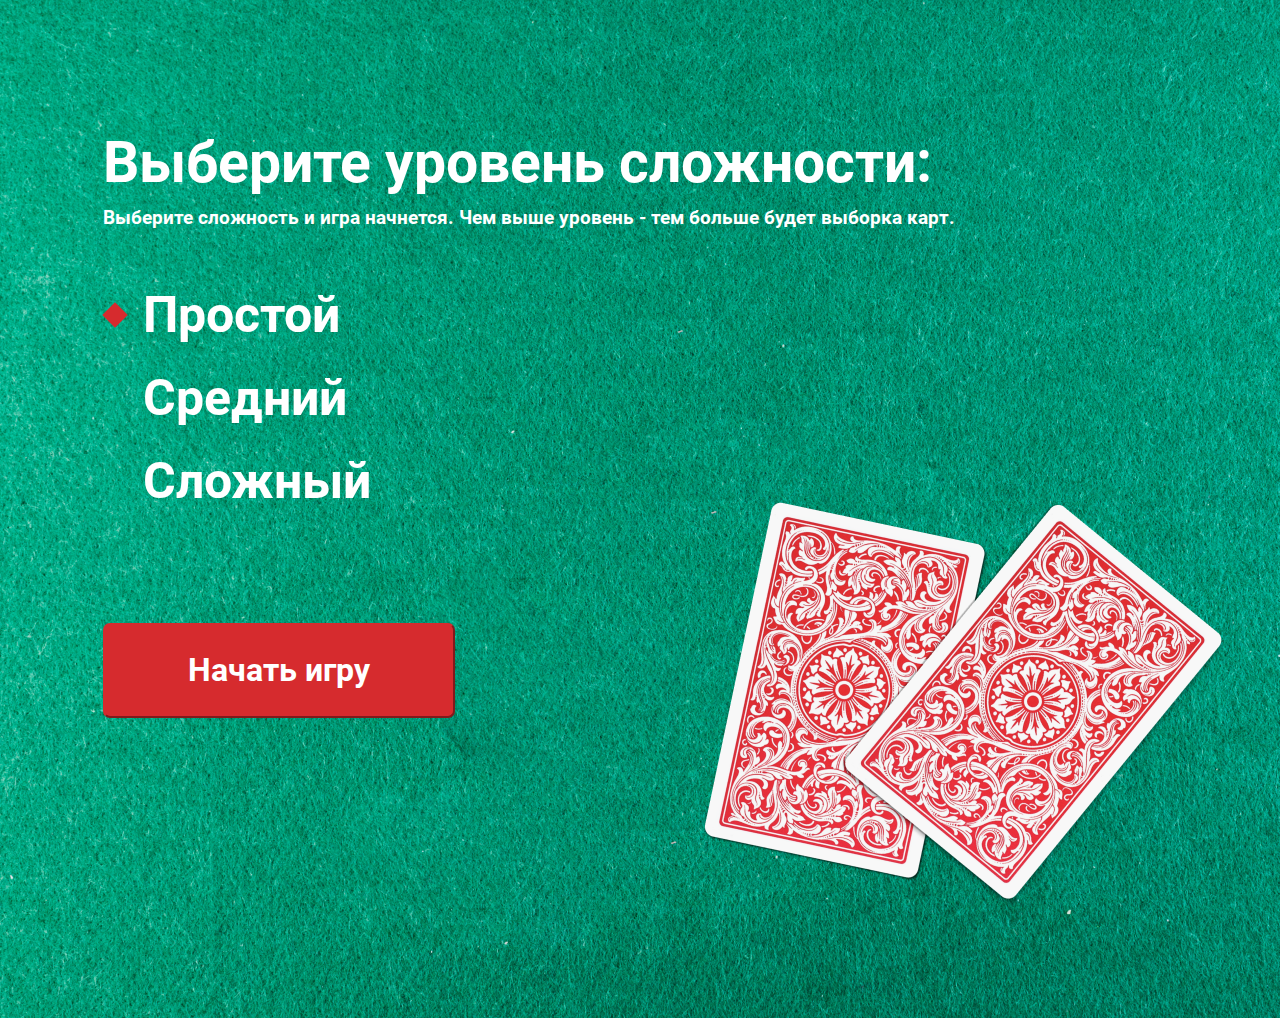
==== index.html @ 3552cb1c "make structure and style of index.html" ====
<!DOCTYPE html>
<html lang="ru">
<head>
  <meta charset="UTF-8">
  <title>Игра "Найди баг"</title>
  <link rel="stylesheet" href="style/style.css">
  <link rel="stylesheet" href="fonts/fonts.css">
</head>
<body>
  <div class="table">
    <h1 class="title">
      Выберите уровень сложности:
    </h1>
    <p class="description">
      Выберите сложность и игра начнется. Чем выше уровень - тем больше будет выборка карт.
    </p>
    <div class="wrap">
      <div class="level-selection">
        <ul class="levels-list">
          <li class="levels-list__item levels-list__item_selected">Простой</li>
          <li class="levels-list__item">Средний</li>
          <li class="levels-list__item">Сложный</li>
        </ul>
        <button class="start">
          Начать игру
        </button>
      </div>
      <div class="illustration">
        <img class="illustration__card-lower" alt="" src="img/illustration-card-1.png">
        <img class="illustration__card-upper" alt="" src="img/illustration-card-2.png">
      </div>
    </div>
  </div>
</body>
</html>
---- style/style.css ----
body {
  padding: 0;
  margin: 0;
}
.table {
  background-image: url("../img/background.png");
  padding-left: 103px;
  padding-top: 129px;
  font-family: Roboto, sans-serif;
  font-style: normal;
  font-weight: bold;
  color: #FFF;
}
.title {
  margin-top: 0;
  margin-bottom: 10px;
  font-size: 57px;
}
.description {
  font-size: 19px;
  margin-top: 0;
  margin-bottom: 45px;
}
.levels-list {
  font-size: 50px;
  line-height: 83px;
  list-style-type: none;
  margin-top: 0;
  margin-bottom: 100px;
}
.levels-list__item_selected {
  position: relative;
}
.levels-list__item:hover {
  position: relative;
  cursor: pointer;
}
.levels-list__item::before {
  content: '';
  width: 18px;
  height: 18px;
  background: #D62B2E;
  transform: rotate(45deg);
  position: absolute;
  left: -37px;
  top: 32px;
}
.start {
  width: 352px;
  height: 95px;
  background: #D62B2E;
  border-radius: 7px;
  border-color: #D62B2E;
  font-size: 32px;
  line-height: 37px;
  color: #FFF;
  font-family: Roboto, sans-serif;
  font-style: normal;
  font-weight: bold;
  outline: 0;
  margin-bottom: 300px;
}
.start:hover {
  cursor: pointer;
  background: #cb3235;
}
.illustration {
  position: absolute;
  right: 50px;
  top: 500px;
}
.illustration__card-lower {
  position: absolute;
  right: 240px;
}
.illustration__card-upper {
  position: relative;
}
---- fonts/fonts.css ----
@font-face {
  font-family: 'Roboto';
  src: url('Roboto-Bold.woff2') format('woff2'),
  url('Roboto-Bold.woff') format('woff');
  font-weight: bold;
  font-style: normal;
}
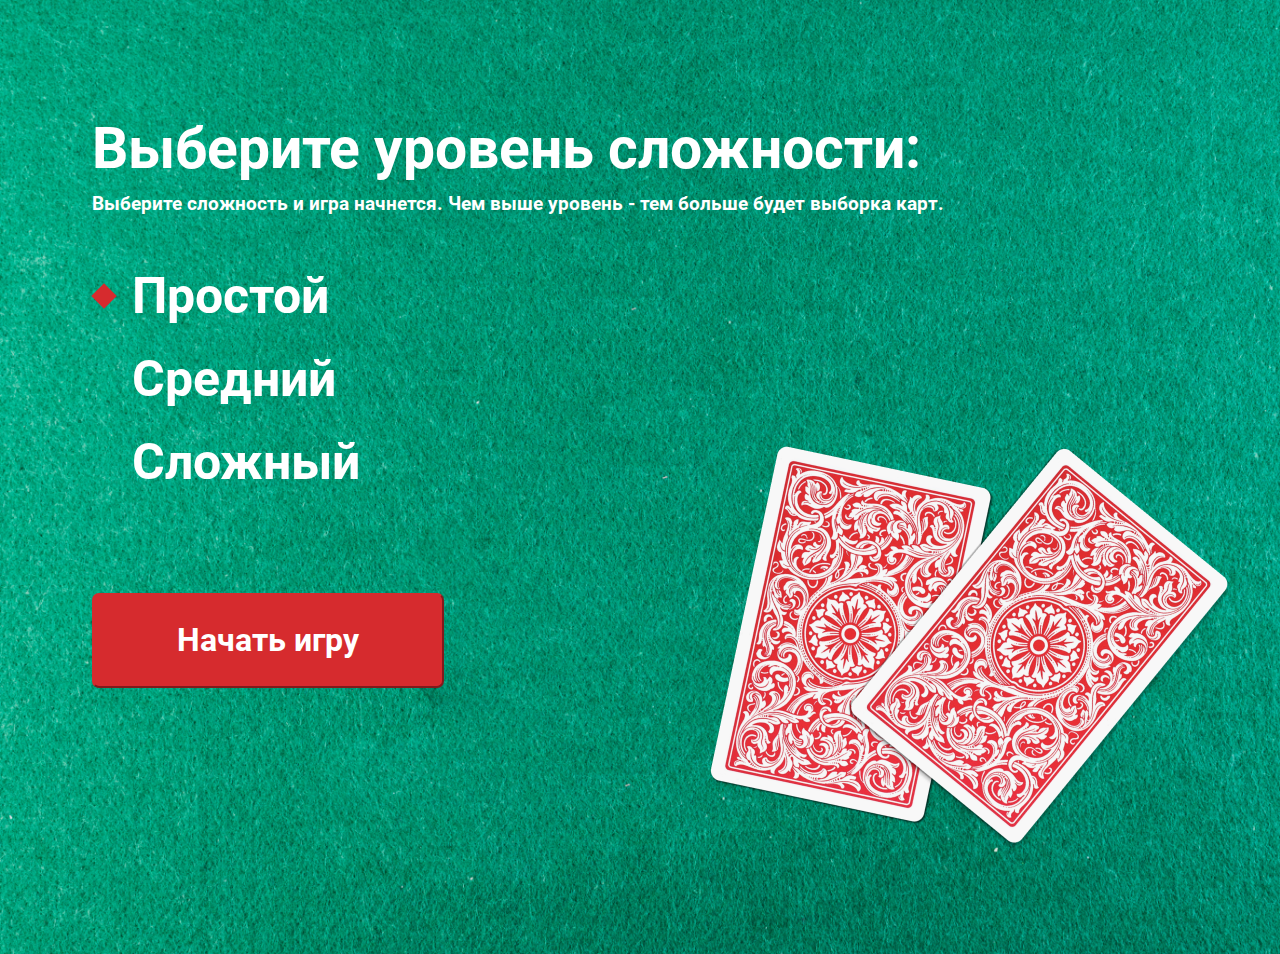
==== commit 28087ffb: "make the whole structure and styles, make the whole script, except for the appearance of a bug" ====
--- a/index.html
+++ b/index.html
@@ -7,29 +7,26 @@
   <link rel="stylesheet" href="fonts/fonts.css">
 </head>
 <body>
-  <div class="table">
+  <div class="menu">
     <h1 class="title">
       Выберите уровень сложности:
     </h1>
     <p class="description">
       Выберите сложность и игра начнется. Чем выше уровень - тем больше будет выборка карт.
     </p>
-    <div class="wrap">
-      <div class="level-selection">
-        <ul class="levels-list">
-          <li class="levels-list__item levels-list__item_selected">Простой</li>
-          <li class="levels-list__item">Средний</li>
-          <li class="levels-list__item">Сложный</li>
-        </ul>
-        <button class="start">
-          Начать игру
-        </button>
-      </div>
-      <div class="illustration">
-        <img class="illustration__card-lower" alt="" src="img/illustration-card-1.png">
-        <img class="illustration__card-upper" alt="" src="img/illustration-card-2.png">
-      </div>
+    <ul class="levels-list">
+      <li class="levels-list__item levels-list__item_selected" id="low-level">Простой</li>
+      <li class="levels-list__item" id="middle-level">Средний</li>
+      <li class="levels-list__item" id="complicated-level">Сложный</li>
+    </ul>
+    <button class="start" id="start-button">
+      Начать игру
+    </button>
+    <div class="illustration">
+      <img class="illustration__card-lower" alt="" src="img/illustration-card-1.png">
+      <img class="illustration__card-upper" alt="" src="img/illustration-card-2.png">
     </div>
   </div>
+  <script src="scripts/script.js"></script>
 </body>
 </html>--- a/style/style.css
+++ b/style/style.css
@@ -1,11 +1,13 @@
 body {
   padding: 0;
   margin: 0;
+  background-image: url("../img/background.png");
+  background-repeat: no-repeat;
+  background-size: cover;
 }
-.table {
-  background-image: url("../img/background.png");
-  padding-left: 103px;
-  padding-top: 129px;
+.menu {
+  padding-left: 7.15vw;
+  padding-top: 8.96vw;
   font-family: Roboto, sans-serif;
   font-style: normal;
   font-weight: bold;
@@ -19,14 +21,15 @@
 .description {
   font-size: 19px;
   margin-top: 0;
-  margin-bottom: 45px;
+  margin-bottom: 3.13vw;
+  /*margin-bottom: 45px;*/
 }
 .levels-list {
   font-size: 50px;
   line-height: 83px;
   list-style-type: none;
   margin-top: 0;
-  margin-bottom: 100px;
+  margin-bottom: 6.94vw;
 }
 .levels-list__item_selected {
   position: relative;
@@ -58,7 +61,7 @@
   font-style: normal;
   font-weight: bold;
   outline: 0;
-  margin-bottom: 300px;
+  margin-bottom: 20.83vw;
 }
 .start:hover {
   cursor: pointer;
@@ -66,8 +69,8 @@
 }
 .illustration {
   position: absolute;
-  right: 50px;
-  top: 500px;
+  right: 3.47vw;
+  top: 34.7vw;
 }
 .illustration__card-lower {
   position: absolute;
@@ -75,4 +78,57 @@
 }
 .illustration__card-upper {
   position: relative;
+}
+.table {
+  height: 100vh;
+  display: flex;
+  flex-direction: column;
+  justify-content: center;
+  align-items: center;
+}
+.row {
+  display: flex;
+  justify-content: center;
+  align-items: center;
+  margin-bottom: 20px;
+}
+.row:last-child {
+  margin-bottom: 0;
+}
+.card {
+  width: 27.72vh;
+  height: 43.35vh;
+  margin-right: 20px;
+  position: relative;
+  transition: transform 0.8s;
+  transform-style: preserve-3d;
+}
+.card:last-child {
+  margin-right: 0;
+}
+.card_animated:hover {
+  cursor: pointer;
+  filter: drop-shadow(10px 10px 15px rgba(0, 0, 0, 0.5));
+  transform: translateY(-22px) rotate(-3.08deg);
+}
+.card_inverted {
+  transform: rotateY(180deg);
+}
+
+.closed-card, .open-card {
+  width: 27.72vh;
+  height: 43.35vh;
+  position: absolute;
+  backface-visibility: hidden;
+  background-size: 100% 100%;
+}
+.closed-card {
+  background-image: url('../img/closed-card.png');
+}
+.open-card {
+  background-image: url('../img/game-over.png');
+  transform: rotateY(180deg);
+}
+.hidden {
+  display: none;
 }